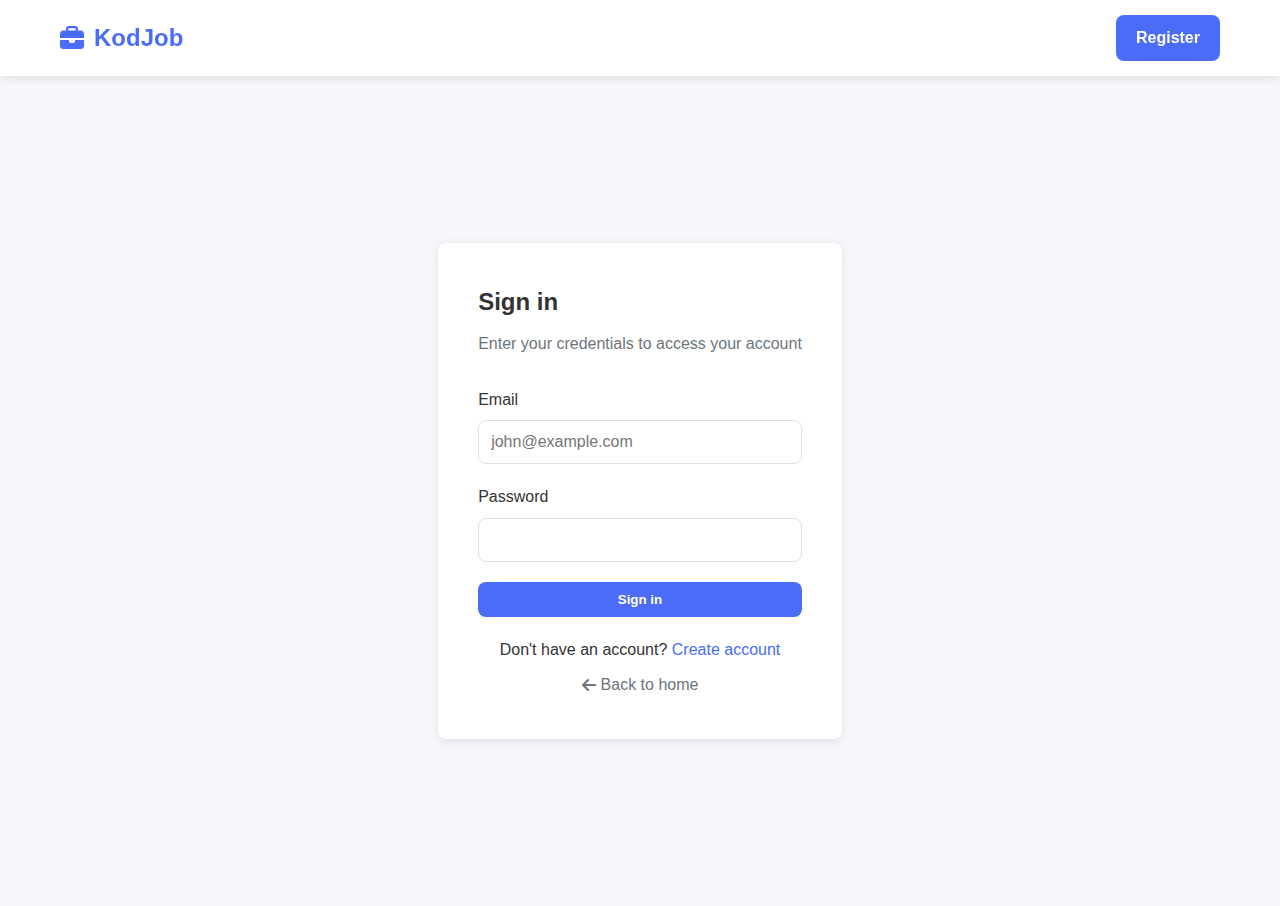
==== dashboard.html @ d66e50fb "Added all project files" ====
<!DOCTYPE html>
<html lang="en">
<head>
    <meta charset="UTF-8">
    <meta name="viewport" content="width=device-width, initial-scale=1.0">
    <title>Dashboard - KodJob</title>
    <link rel="stylesheet" href="css/style.css">
    <link rel="stylesheet" href="css/dashboard.css">
    <link rel="stylesheet" href="css/responsive.css">
    <link rel="stylesheet" href="https://cdnjs.cloudflare.com/ajax/libs/font-awesome/6.4.0/css/all.min.css">
</head>
<body data-requires-auth="true">
    <div class="dashboard-container">
        <!-- Sidebar -->
        <aside class="sidebar">
            <div class="sidebar-header">
                <div class="logo">
                    <i class="fas fa-briefcase"></i>
                    <h1>KodJob</h1>
                </div>
                <button id="close-sidebar" class="close-sidebar">
                    <i class="fas fa-times"></i>
                </button>
            </div>
            
            <nav class="sidebar-nav">
                <ul>
                    <li class="active">
                        <a href="dashboard.html">
                            <i class="fas fa-home"></i>
                            <span>Dashboard</span>
                        </a>
                    </li>
                    <li>
                        <a href="jobs.html">
                            <i class="fas fa-briefcase"></i>
                            <span>Jobs</span>
                        </a>
                    </li>
                    <li>
                        <a href="profile.html">
                            <i class="fas fa-user"></i>
                            <span>Profile</span>
                        </a>
                    </li>
                    <li>
                        <a href="users.html">
                            <i class="fas fa-users"></i>
                            <span>Users</span>
                        </a>
                    </li>
                </ul>
            </nav>
            
            <div class="sidebar-footer">
                <button id="logout-button" class="btn btn-outline">
                    <i class="fas fa-sign-out-alt"></i>
                    <span>Logout</span>
                </button>
            </div>
        </aside>

        <!-- Main Content -->
        <main class="main-content">
            <header class="dashboard-header">
                <button id="toggle-sidebar" class="toggle-sidebar">
                    <i class="fas fa-bars"></i>
                </button>
                
                <div class="user-info">
                    <div class="user-avatar">
                        <i class="fas fa-user"></i>
                    </div>
                    <span id="user-name">User Name</span>
                </div>
            </header>

            <div class="content-wrapper">
                <div class="page-header">
                    <h1>Welcome, <span id="welcome-user-name">User</span></h1>
                    <p>Find and apply for jobs that match your skills and experience.</p>
                </div>
                
                <div class="search-container">
                    <div class="search-input">
                        <i class="fas fa-search"></i>
                        <input type="text" id="job-search" placeholder="Search jobs by title, company, or location...">
                    </div>
                </div>
                
                <div id="jobs-container" class="jobs-grid">
                    <!-- Jobs will be loaded here -->
                    <div class="loading">Loading jobs...</div>
                </div>
            </div>
        </main>
    </div>

    <script src="js/auth.js"></script>
    <script src="js/dashboard.js"></script>
</body>
</html>
---- css/style.css ----
/* Base styles */
* {
    margin: 0;
    padding: 0;
    box-sizing: border-box;
}

:root {
    --primary-color: #4a6cf7;
    --primary-hover: #3a5ce4;
    --secondary-color: #6c757d;
    --success-color: #28a745;
    --danger-color: #dc3545;
    --warning-color: #ffc107;
    --info-color: #17a2b8;
    --light-color: #f8f9fa;
    --dark-color: #343a40;
    --body-bg: #f5f7fb;
    --body-color: #333;
    --card-bg: #fff;
    --border-color: #e0e0e0;
    --shadow: 0 2px 10px rgba(0, 0, 0, 0.1);
    --radius: 8px;
    --transition: all 0.3s ease;
}

body {
    font-family: 'Arial', sans-serif;
    line-height: 1.6;
    color: var(--body-color);
    background-color: var(--body-bg);
}

a {
    text-decoration: none;
    color: var(--primary-color);
    transition: var(--transition);
}

a:hover {
    color: var(--primary-hover);
}

img {
    max-width: 100%;
    height: auto;
}

.container {
    max-width: 1200px;
    margin: 0 auto;
    padding: 0 20px;
}

/* Header styles */
header {
    background-color: var(--card-bg);
    box-shadow: var(--shadow);
    padding: 15px 0;
    position: sticky;
    top: 0;
    z-index: 100;
}

header .container {
    display: flex;
    justify-content: space-between;
    align-items: center;
}

.logo {
    display: flex;
    align-items: center;
    gap: 10px;
}

.logo i {
    font-size: 24px;
    color: var(--primary-color);
}

.logo h1 {
    font-size: 24px;
    color: var(--primary-color);
    margin: 0;
}

.logo a {
    display: flex;
    align-items: center;
    gap: 10px;
    color: inherit;
    text-decoration: none;
}

nav ul {
    display: flex;
    list-style: none;
    gap: 20px;
    align-items: center;
}

nav ul li a {
    color: var(--body-color);
    font-weight: 500;
    transition: var(--transition);
}

nav ul li a:hover {
    color: var(--primary-color);
}

/* Button styles */
.btn {
    display: inline-block;
    padding: 10px 20px;
    border-radius: var(--radius);
    font-weight: 600;
    cursor: pointer;
    transition: var(--transition);
    border: none;
    text-align: center;
}

.btn-primary {
    background-color: var(--primary-color);
    color: white;
}

.btn-primary:hover {
    background-color: var(--primary-hover);
    color: white;
}

.btn-secondary {
    background-color: transparent;
    color: var(--primary-color);
    border: 1px solid var(--primary-color);
}

.btn-secondary:hover {
    background-color: var(--primary-color);
    color: white;
}

.btn-outline {
    background-color: transparent;
    color: var(--body-color);
    border: 1px solid var(--border-color);
}

.btn-outline:hover {
    background-color: var(--light-color);
}

.btn-block {
    display: block;
    width: 100%;
}

.btn i {
    margin-right: 5px;
}

/* Hero section */
.hero {
    padding: 80px 0;
    background-color: var(--light-color);
}

.hero .container {
    display: flex;
    align-items: center;
    gap: 40px;
}

.hero-content {
    flex: 1;
}

.hero-content h1 {
    font-size: 48px;
    line-height: 1.2;
    margin-bottom: 20px;
    color: var(--dark-color);
}

.hero-content p {
    font-size: 18px;
    margin-bottom: 30px;
    color: var(--secondary-color);
}

.cta-buttons {
    display: flex;
    gap: 15px;
}

.hero-image {
    flex: 1;
}

/* Features section */
.features {
    padding: 80px 0;
    background-color: var(--card-bg);
}

.section-title {
    font-size: 36px;
    text-align: center;
    margin-bottom: 10px;
}

.section-description {
    font-size: 18px;
    text-align: center;
    color: var(--secondary-color);
    margin-bottom: 50px;
}

.feature-cards {
    display: grid;
    grid-template-columns: repeat(auto-fit, minmax(300px, 1fr));
    gap: 30px;
}

.feature-card {
    background-color: var(--card-bg);
    border-radius: var(--radius);
    padding: 30px;
    box-shadow: var(--shadow);
    text-align: center;
    transition: var(--transition);
}

.feature-card:hover {
    transform: translateY(-5px);
    box-shadow: 0 10px 20px rgba(0, 0, 0, 0.1);
}

.feature-icon {
    width: 70px;
    height: 70px;
    background-color: rgba(74, 108, 247, 0.1);
    border-radius: 50%;
    display: flex;
    align-items: center;
    justify-content: center;
    margin: 0 auto 20px;
}

.feature-icon i {
    font-size: 30px;
    color: var(--primary-color);
}

.feature-card h3 {
    font-size: 20px;
    margin-bottom: 15px;
}

.feature-card p {
    color: var(--secondary-color);
}

/* Footer */
footer {
    background-color: var(--dark-color);
    color: white;
    padding: 30px 0;
}

.footer-content {
    display: flex;
    justify-content: space-between;
    align-items: center;
}

.footer-logo {
    display: flex;
    align-items: center;
    gap: 10px;
    font-size: 18px;
    font-weight: 600;
}

.footer-logo i {
    font-size: 20px;
}

.footer-links {
    display: flex;
    gap: 20px;
}

.footer-links a {
    color: white;
    opacity: 0.8;
}

.footer-links a:hover {
    opacity: 1;
}

/* Auth pages */
.auth-section {
    min-height: calc(100vh - 70px);
    display: flex;
    align-items: center;
    justify-content: center;
    padding: 40px 0;
    background-color: var(--body-bg);
}

.auth-container {
    background-color: var(--card-bg);
    border-radius: var(--radius);
    box-shadow: var(--shadow);
    padding: 40px;
    width: 100%;
    max-width: 500px;
}

.auth-container h2 {
    font-size: 24px;
    margin-bottom: 10px;
}

.auth-container > p {
    color: var(--secondary-color);
    margin-bottom: 30px;
}

.auth-form {
    margin-bottom: 20px;
}

.form-group {
    margin-bottom: 20px;
}

.form-group label {
    display: block;
    margin-bottom: 8px;
    font-weight: 500;
}

.form-group input,
.form-group textarea,
.form-group select {
    width: 100%;
    padding: 12px;
    border: 1px solid var(--border-color);
    border-radius: var(--radius);
    font-size: 16px;
    transition: var(--transition);
}

.form-group input:focus,
.form-group textarea:focus,
.form-group select:focus {
    outline: none;
    border-color: var(--primary-color);
    box-shadow: 0 0 0 2px rgba(74, 108, 247, 0.2);
}

.error-message {
    color: var(--danger-color);
    margin-bottom: 15px;
    display: none;
}

.auth-footer {
    text-align: center;
    margin-top: 20px;
}

.auth-footer p {
    margin-bottom: 10px;
}

.back-link {
    display: inline-flex;
    align-items: center;
    gap: 5px;
    color: var(--secondary-color);
}

.back-link:hover {
    color: var(--primary-color);
}

/* Card styles */
.card {
    background-color: var(--card-bg);
    border-radius: var(--radius);
    box-shadow: var(--shadow);
    margin-bottom: 20px;
    overflow: hidden;
}

.card-header {
    padding: 20px;
    border-bottom: 1px solid var(--border-color);
    display: flex;
    flex-direction: column;
    gap: 5px;
}

.card-header h2 {
    font-size: 20px;
    margin: 0;
}

.card-header p {
    color: var(--secondary-color);
    margin: 0;
}

.card-body {
    padding: 20px;
}

/* Table styles */
.table-responsive {
    overflow-x: auto;
}

.table {
    width: 100%;
    border-collapse: collapse;
}

.table th,
.table td {
    padding: 12px 15px;
    text-align: left;
    border-bottom: 1px solid var(--border-color);
}

.table th {
    font-weight: 600;
    background-color: var(--light-color);
}

.table tbody tr:hover {
    background-color: rgba(0, 0, 0, 0.02);
}

.text-center {
    text-align: center;
}

/* Empty state */
.empty-message {
    text-align: center;
    padding: 30px;
    color: var(--secondary-color);
}

/* Loading state */
.loading {
    text-align: center;
    padding: 30px;
    color: var(--secondary-color);
}
---- css/dashboard.css ----
/* Dashboard layout */
.dashboard-container {
    display: flex;
    min-height: 100vh;
}

/* Sidebar */
.sidebar {
    width: 250px;
    background-color: var(--card-bg);
    border-right: 1px solid var(--border-color);
    display: flex;
    flex-direction: column;
    position: fixed;
    top: 0;
    left: 0;
    bottom: 0;
    z-index: 100;
    transition: transform 0.3s ease;
}

.sidebar-header {
    padding: 20px;
    display: flex;
    align-items: center;
    justify-content: space-between;
    border-bottom: 1px solid var(--border-color);
}

.sidebar-nav {
    flex: 1;
    padding: 20px 0;
    overflow-y: auto;
}

.sidebar-nav ul {
    list-style: none;
    display: flex;
    flex-direction: column;
    gap: 15px; /* Adds space between items */
}

.sidebar-nav ul li {
    width: 100%; /* Ensure full width */
}

.sidebar-nav ul li a {
    display: flex;
    align-items: center;
    gap: 10px;
    padding: 12px 20px;
    color: var(--body-color);
    transition: var(--transition);
    border-left: 3px solid transparent;
}

.sidebar-nav ul li a:hover {
    background-color: rgba(0, 0, 0, 0.05);
}

.sidebar-nav ul li.active a {
    background-color: rgba(74, 108, 247, 0.1);
    color: var(--primary-color);
    border-left-color: var(--primary-color);
}

.sidebar-footer {
    padding: 20px;
    border-top: 1px solid var(--border-color);
}

.close-sidebar {
    display: none;
    background: none;
    border: none;
    font-size: 18px;
    cursor: pointer;
    color: var(--secondary-color);
}

/* Main content */
.main-content {
    flex: 1;
    margin-left: 250px;
    transition: margin-left 0.3s ease;
}

.dashboard-header {
    background-color: var(--card-bg);
    padding: 15px 20px;
    display: flex;
    align-items: center;
    justify-content: space-between;
    border-bottom: 1px solid var(--border-color);
    position: sticky;
    top: 0;
    z-index: 99;
}

.toggle-sidebar {
    background: none;
    border: none;
    font-size: 20px;
    cursor: pointer;
    display: none;
    color: var(--body-color);
}

.user-info {
    display: flex;
    align-items: center;
    gap: 10px;
}

.user-avatar {
    width: 32px;
    height: 32px;
    border-radius: 50%;
    background-color: rgba(74, 108, 247, 0.1);
    display: flex;
    align-items: center;
    justify-content: center;
    color: var(--primary-color);
}

.content-wrapper {
    padding: 20px;
    background-color: var(--body-bg);
    min-height: calc(100vh - 61px);
}

.page-header {
    display: flex;
    justify-content: space-between;
    align-items: flex-start;
    margin-bottom: 20px;
}

.page-header h1 {
    font-size: 24px;
    margin-bottom: 5px;
}

.page-header p {
    color: var(--secondary-color);
}

/* Search and filters */
.search-container {
    margin-bottom: 20px;
}

.search-input {
    position: relative;
}

.search-input i {
    position: absolute;
    left: 15px;
    top: 50%;
    transform: translateY(-50%);
    color: var(--secondary-color);
}

.search-input input {
    width: 100%;
    padding: 12px 12px 12px 40px;
    border: 1px solid var(--border-color);
    border-radius: var(--radius);
    font-size: 16px;
}

.search-filter-container {
    display: flex;
    gap: 10px;
    margin-bottom: 20px;
}

.search-filter-container .search-input {
    flex: 1;
}

.filters-container {
    display: grid;
    grid-template-columns: repeat(auto-fit, minmax(200px, 1fr));
    gap: 15px;
    margin-bottom: 20px;
    padding: 15px;
    background-color: var(--card-bg);
    border-radius: var(--radius);
    border: 1px solid var(--border-color);
}

.filter-group {
    display: flex;
    flex-direction: column;
    gap: 5px;
}

.filter-group label {
    font-weight: 500;
}

.filter-group select {
    padding: 10px;
    border: 1px solid var(--border-color);
    border-radius: var(--radius);
}

/* Jobs grid */
.jobs-grid {
    display: grid;
    grid-template-columns: repeat(auto-fill, minmax(300px, 1fr));
    gap: 20px;
}

.job-card {
    background-color: var(--card-bg);
    border-radius: var(--radius);
    box-shadow: var(--shadow);
    padding: 20px;
    transition: var(--transition);
}

.job-card:hover {
    transform: translateY(-5px);
    box-shadow: 0 10px 20px rgba(0, 0, 0, 0.1);
}

.job-card h3 {
    font-size: 18px;
    margin-bottom: 5px;
}

.job-card .company {
    color: var(--secondary-color);
    margin-bottom: 10px;
    display: flex;
    align-items: center;
    gap: 5px;
}

.job-card .location,
.job-card .job-type,
.job-card .posted {
    font-size: 14px;
    color: var(--secondary-color);
    margin-bottom: 5px;
    display: flex;
    align-items: center;
    gap: 5px;
}

.job-card p {
    margin: 10px 0;
    white-space: nowrap;
    overflow: hidden;
    text-overflow: ellipsis;
}


.job-card .requirements {
    display: flex;
    flex-wrap: wrap;
    gap: 5px;
    margin-bottom: 15px;
}

.tag {
    background-color: rgba(74, 108, 247, 0.1);
    color: var(--primary-color);
    padding: 5px 10px;
    border-radius: 20px;
    font-size: 12px;
    font-weight: 500;
}

/* Profile page */
.profile-container {
    max-width: 800px;
    margin: 0 auto;
}

.skills-container {
    display: flex;
    flex-wrap: wrap;
    gap: 10px;
    margin-bottom: 15px;
}

.skill-tag {
    background-color: rgba(74, 108, 247, 0.1);
    color: var(--primary-color);
    padding: 5px 10px;
    border-radius: 20px;
    font-size: 14px;
    font-weight: 500;
    display: flex;
    align-items: center;
    gap: 5px;
}

.skill-tag button {
    background: none;
    border: none;
    color: var(--secondary-color);
    cursor: pointer;
    font-size: 12px;
    display: flex;
    align-items: center;
    justify-content: center;
}

.add-skill-form {
    display: flex;
    gap: 10px;
}

.add-skill-form input {
    flex: 1;
    padding: 10px;
    border: 1px solid var(--border-color);
    border-radius: var(--radius);
}

.experience-item,
.education-item {
    border: 1px solid var(--border-color);
    border-radius: var(--radius);
    padding: 15px;
    margin-bottom: 15px;
}

.item-header {
    display: flex;
    justify-content: space-between;
    align-items: center;
    margin-bottom: 15px;
}

.item-header h3 {
    font-size: 16px;
    margin: 0;
}

.item-header button {
    background: none;
    border: none;
    color: var(--danger-color);
    cursor: pointer;
}

.item-form {
    display: grid;
    grid-template-columns: 1fr 1fr;
    gap: 15px;
}

.item-form .form-group:last-child {
    grid-column: 1 / -1;
}

.save-profile {
    display: flex;
    justify-content: flex-end;
    margin-top: 20px;
}

/* Responsive styles */
@media (max-width: 992px) {
    .sidebar {
        transform: translateX(-100%);
    }
    
    .sidebar.active {
        transform: translateX(0);
    }
    
    .main-content {
        margin-left: 0;
    }
    
    .toggle-sidebar {
        display: block;
    }
    
    .close-sidebar {
        display: block;
    }
    
    .item-form {
        grid-template-columns: 1fr;
    }
}

@media (max-width: 768px) {
    .hero .container {
        flex-direction: column;
    }
    
    .hero-content,
    .hero-image {
        flex: none;
        width: 100%;
    }
    
    .hero-image {
        margin-top: 40px;
    }
    
    .footer-content {
        flex-direction: column;
        gap: 20px;
        text-align: center;
    }
    
    .page-header {
        flex-direction: column;
        gap: 15px;
    }
    
    .search-filter-container {
        flex-direction: column;
    }
}

@media (max-width: 576px) {
    .cta-buttons {
        flex-direction: column;
        gap: 10px;
    }
    
    .auth-container {
        padding: 20px;
    }
}
---- css/responsive.css ----
/* Responsive styles */
@media (max-width: 992px) {
    .feature-cards {
        grid-template-columns: repeat(2, 1fr);
    }
}

@media (max-width: 768px) {
    .hero .container {
        flex-direction: column;
    }
    
    .hero-content h1 {
        font-size: 36px;
    }
    
    .feature-cards {
        grid-template-columns: 1fr;
    }
    
    .jobs-grid {
        grid-template-columns: 1fr;
    }
}

@media (max-width: 576px) {
    .hero-content h1 {
        font-size: 28px;
    }
    
    .cta-buttons {
        flex-direction: column;
    }
    
    .btn {
        width: 100%;
    }
    
    .auth-container {
        padding: 20px;
    }
}
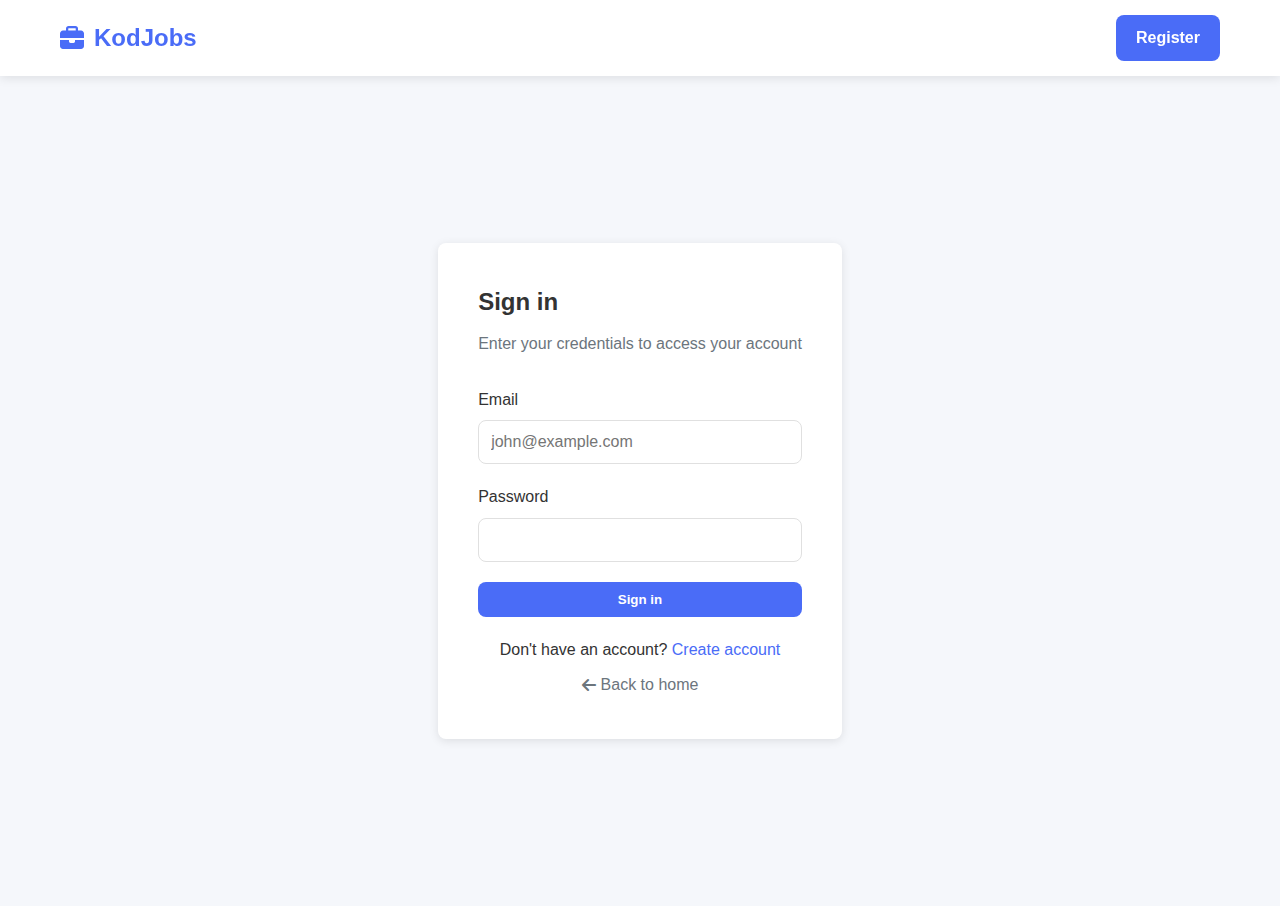
==== commit d75dfd50: "Updated dashboard, jobs, login, profile, and users pages" ====
--- a/dashboard.html
+++ b/dashboard.html
@@ -3,7 +3,7 @@
 <head>
     <meta charset="UTF-8">
     <meta name="viewport" content="width=device-width, initial-scale=1.0">
-    <title>Dashboard - KodJob</title>
+    <title>Dashboard - KodJobs</title>
     <link rel="stylesheet" href="css/style.css">
     <link rel="stylesheet" href="css/dashboard.css">
     <link rel="stylesheet" href="css/responsive.css">
@@ -16,7 +16,7 @@
             <div class="sidebar-header">
                 <div class="logo">
                     <i class="fas fa-briefcase"></i>
-                    <h1>KodJob</h1>
+                    <h1>KodJobs</h1>
                 </div>
                 <button id="close-sidebar" class="close-sidebar">
                     <i class="fas fa-times"></i>
